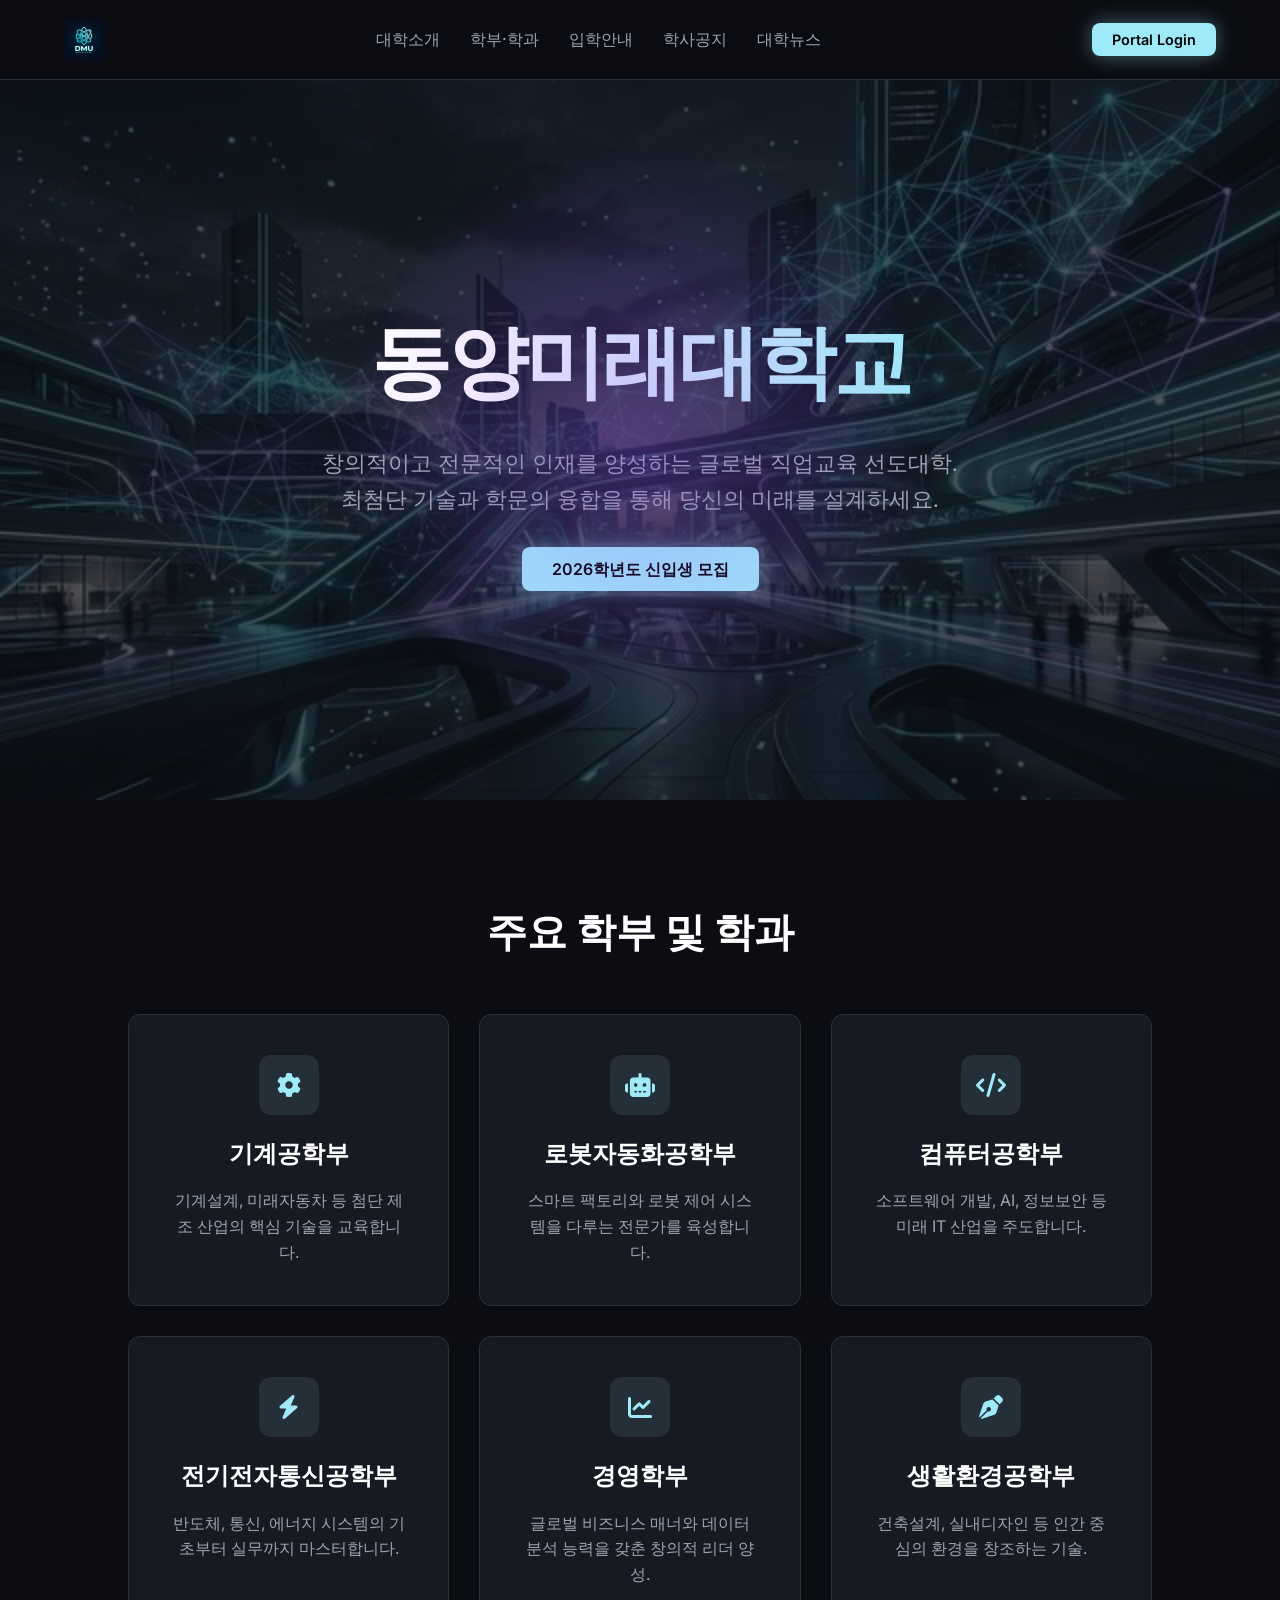
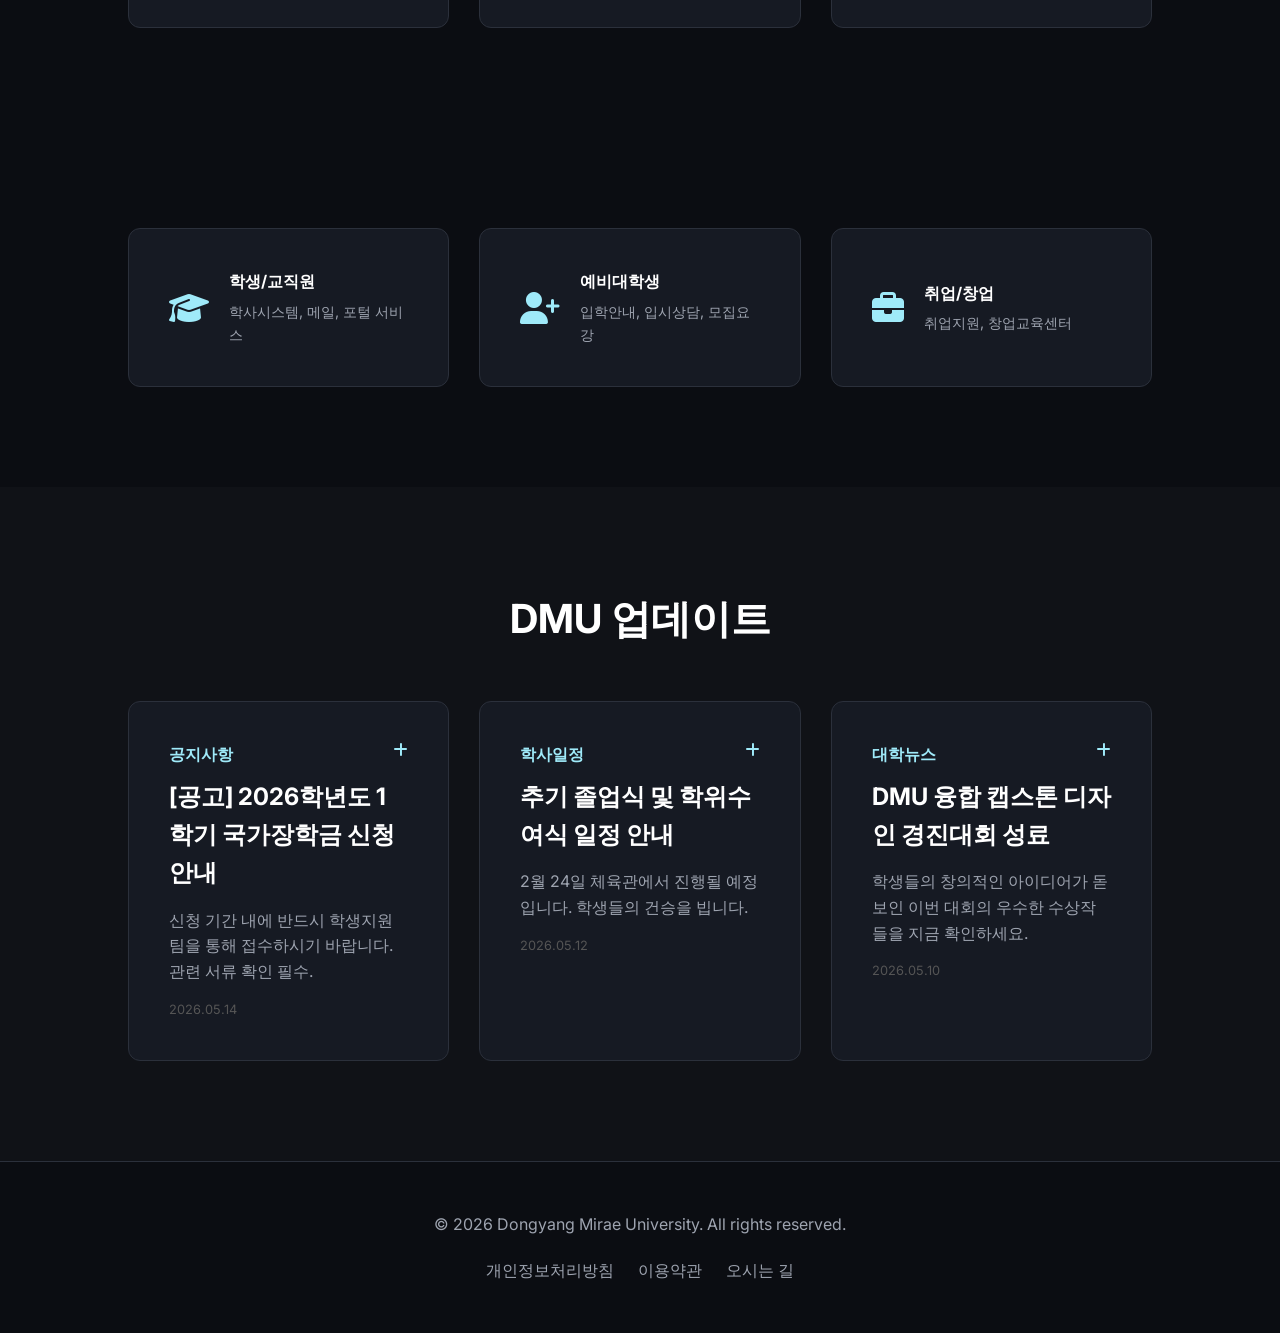
==== index.html @ 1510c25a "Add files via upload" ====
<!DOCTYPE html>
<html lang="ko">
<head>
    <meta charset="UTF-8">
    <meta name="viewport" content="width=device-width, initial-scale=1.0">
    <title>동양미래대학교 | Redesigned with Electron Aesthetic</title>
    <link rel="stylesheet" href="../css/style.css">
    <!-- Font Awesome for icons -->
    <link rel="stylesheet" href="https://cdnjs.cloudflare.com/ajax/libs/font-awesome/6.4.0/css/all.min.css">
</head>
<body>

    <header>
        <a href="#" class="logo">
            <img src="../assetes/logo.png" alt="DMU Logo" style="height: 40px;">
        </a>
        <nav>
            <ul>
                <li><a href="#">대학소개</a></li>
                <li><a href="#">학부·학과</a></li>
                <li><a href="#">입학안내</a></li>
                <li><a href="#">학사공지</a></li>
                <li><a href="#">대학뉴스</a></li>
            </ul>
        </nav>
        <div class="header-right">
            <a href="#" class="btn-primary" style="padding: 8px 20px; font-size: 0.9rem;">Portal Login</a>
        </div>
    </header>

    <main>
        <!-- Hero Section -->
        <section class="hero">
            <h1>동양미래대학교</h1>
            <p>창의적이고 전문적인 인재를 양성하는 글로벌 직업교육 선도대학. <br>최첨단 기술과 학문의 융합을 통해 당신의 미래를 설계하세요.</p>
            <div class="hero-btns">
                <a href="#" class="btn-primary">2026학년도 신입생 모집</a>
            </div>
        </section>

        <!-- Stats Section (Like Electron's features) -->
        <section class="dept-grid">
            <h2 class="section-title">주요 학부 및 학과</h2>
            <div class="grid">
                <div class="card">
                    <div class="icon-box"><i class="fa-solid fa-gear"></i></div>
                    <h3>기계공학부</h3>
                    <p>기계설계, 미래자동차 등 첨단 제조 산업의 핵심 기술을 교육합니다.</p>
                </div>
                <div class="card">
                    <div class="icon-box"><i class="fa-solid fa-robot"></i></div>
                    <h3>로봇자동화공학부</h3>
                    <p>스마트 팩토리와 로봇 제어 시스템을 다루는 전문가를 육성합니다.</p>
                </div>
                <div class="card">
                    <div class="icon-box"><i class="fa-solid fa-code"></i></div>
                    <h3>컴퓨터공학부</h3>
                    <p>소프트웨어 개발, AI, 정보보안 등 미래 IT 산업을 주도합니다.</p>
                </div>
                <div class="card">
                    <div class="icon-box"><i class="fa-solid fa-bolt"></i></div>
                    <h3>전기전자통신공학부</h3>
                    <p>반도체, 통신, 에너지 시스템의 기초부터 실무까지 마스터합니다.</p>
                </div>
                <div class="card">
                    <div class="icon-box"><i class="fa-solid fa-chart-line"></i></div>
                    <h3>경영학부</h3>
                    <p>글로벌 비즈니스 매너와 데이터 분석 능력을 갖춘 창의적 리더 양성.</p>
                </div>
                <div class="card">
                    <div class="icon-box"><i class="fa-solid fa-pen-nib"></i></div>
                    <h3>생활환경공학부</h3>
                    <p>건축설계, 실내디자인 등 인간 중심의 환경을 창조하는 기술.</p>
                </div>
            </div>
        </section>

        <!-- Quick Links / Services -->
        <section id="services">
            <div class="grid">
                <div class="card" style="display: flex; align-items: center; gap: 20px;">
                    <i class="fa-solid fa-graduation-cap" style="font-size: 2rem; color: var(--accent-color);"></i>
                    <div>
                        <h4 style="margin-bottom: 5px;">학생/교직원</h4>
                        <p style="font-size: 0.9rem;">학사시스템, 메일, 포털 서비스</p>
                    </div>
                </div>
                <div class="card" style="display: flex; align-items: center; gap: 20px;">
                    <i class="fa-solid fa-user-plus" style="font-size: 2rem; color: var(--accent-color);"></i>
                    <div>
                        <h4 style="margin-bottom: 5px;">예비대학생</h4>
                        <p style="font-size: 0.9rem;">입학안내, 입시상담, 모집요강</p>
                    </div>
                </div>
                <div class="card" style="display: flex; align-items: center; gap: 20px;">
                    <i class="fa-solid fa-briefcase" style="font-size: 2rem; color: var(--accent-color);"></i>
                    <div>
                        <h4 style="margin-bottom: 5px;">취업/창업</h4>
                        <p style="font-size: 0.9rem;">취업지원, 창업교육센터</p>
                    </div>
                </div>
            </div>
        </section>

        <!-- News / Notices Section -->
        <section style="background-color: rgba(255,255,255,0.02);">
            <h2 class="section-title">DMU 업데이트</h2>
            <div class="grid">
                <div class="card">
                    <div style="color: var(--accent-color); margin-bottom: 10px; font-weight: 600; display: flex; justify-content: space-between;">
                        <span>공지사항</span>
                        <i class="fa-solid fa-plus" style="cursor: pointer;"></i>
                    </div>
                    <h3>[공고] 2026학년도 1학기 국가장학금 신청 안내</h3>
                    <p>신청 기간 내에 반드시 학생지원팀을 통해 접수하시기 바랍니다. 관련 서류 확인 필수.</p>
                    <div style="margin-top: 15px; font-size: 0.8rem; color: #555;">2026.05.14</div>
                </div>
                <div class="card">
                    <div style="color: var(--accent-color); margin-bottom: 10px; font-weight: 600; display: flex; justify-content: space-between;">
                        <span>학사일정</span>
                        <i class="fa-solid fa-plus" style="cursor: pointer;"></i>
                    </div>
                    <h3>추기 졸업식 및 학위수여식 일정 안내</h3>
                    <p>2월 24일 체육관에서 진행될 예정입니다. 학생들의 건승을 빕니다.</p>
                    <div style="margin-top: 15px; font-size: 0.8rem; color: #555;">2026.05.12</div>
                </div>
                <div class="card">
                    <div style="color: var(--accent-color); margin-bottom: 10px; font-weight: 600; display: flex; justify-content: space-between;">
                        <span>대학뉴스</span>
                        <i class="fa-solid fa-plus" style="cursor: pointer;"></i>
                    </div>
                    <h3>DMU 융합 캡스톤 디자인 경진대회 성료</h3>
                    <p>학생들의 창의적인 아이디어가 돋보인 이번 대회의 우수한 수상작들을 지금 확인하세요.</p>
                    <div style="margin-top: 15px; font-size: 0.8rem; color: #555;">2026.05.10</div>
                </div>
            </div>
        </section>
    </main>

    <footer>
        <p>&copy; 2026 Dongyang Mirae University. All rights reserved.</p>
        <div style="margin-top: 20px;">
            <a href="#" style="color: var(--text-secondary); margin: 0 10px; text-decoration: none;">개인정보처리방침</a>
            <a href="#" style="color: var(--text-secondary); margin: 0 10px; text-decoration: none;">이용약관</a>
            <a href="#" style="color: var(--text-secondary); margin: 0 10px; text-decoration: none;">오시는 길</a>
        </div>
    </footer>

    <script src="../assetes/main.js"></script>
</body>
</html>
---- css/style.css ----
@import url('https://fonts.googleapis.com/css2?family=Inter:wght@300;400;600;700&display=swap');

:root {
    --bg-color: #0b0d12;
    --card-bg: #161a23;
    --text-primary: #ffffff;
    --text-secondary: #9ea4b0;
    --accent-color: #9feaf9; /* Cyan like Electron */
    --accent-glow: rgba(159, 234, 249, 0.4);
    --violet-glow: rgba(151, 71, 255, 0.3);
    --border-color: #2b303b;
    --gradient-hero: radial-gradient(circle at 50% 50%, #1a1e2e 0%, #0b0d12 100%);
    --shadow-premium: 0 20px 40px rgba(0, 0, 0, 0.4);
}

@keyframes fadinUp {
    from { opacity: 0; transform: translateY(30px); }
    to { opacity: 1; transform: translateY(0); }
}

@keyframes glowPulse {
    0% { filter: drop-shadow(0 0 5px var(--accent-glow)); }
    50% { filter: drop-shadow(0 0 15px var(--accent-glow)); }
    100% { filter: drop-shadow(0 0 5px var(--accent-glow)); }
}

* {
    margin: 0;
    padding: 0;
    box-sizing: border-box;
}

body {
    font-family: 'Inter', sans-serif;
    background-color: var(--bg-color);
    color: var(--text-primary);
    line-height: 1.6;
    overflow-x: hidden;
}

/* Header */
header {
    height: 80px;
    display: flex;
    align-items: center;
    justify-content: space-between;
    padding: 0 5%;
    border-bottom: 1px solid var(--border-color);
    background: rgba(11, 13, 18, 0.8);
    backdrop-filter: blur(10px);
    position: sticky;
    top: 0;
    z-index: 1000;
}

.logo {
    font-size: 1.5rem;
    font-weight: 700;
    color: var(--text-primary);
    text-decoration: none;
    display: flex;
    align-items: center;
    gap: 10px;
}

.logo span {
    color: var(--accent-color);
}

nav ul {
    display: flex;
    list-style: none;
    gap: 30px;
}

nav a {
    text-decoration: none;
    color: var(--text-secondary);
    font-weight: 500;
    transition: color 0.3s ease;
}

nav a:hover {
    color: var(--accent-color);
}

/* Hero Section */
.hero {
    height: 80vh;
    display: flex;
    flex-direction: column;
    align-items: center;
    justify-content: center;
    text-align: center;
    background: linear-gradient(rgba(11, 13, 18, 0.7), rgba(11, 13, 18, 0.7)), url('../assetes/hero-bg.png');
    background-size: cover;
    background-position: center;
    position: relative;
    padding: 0 20px;
}

.hero::after {
    content: '';
    position: absolute;
    width: 600px;
    height: 600px;
    background: radial-gradient(circle, var(--violet-glow) 0%, transparent 70%);
    top: 50%;
    left: 50%;
    transform: translate(-50%, -50%);
    pointer-events: none;
}

.hero h1 {
    font-size: 5rem;
    font-weight: 800;
    margin-bottom: 20px;
    letter-spacing: -3px;
    background: linear-gradient(to right, #fff 20%, var(--accent-color) 100%);
    -webkit-background-clip: text;
    background-clip: text;
    -webkit-text-fill-color: transparent;
    animation: fadinUp 1s ease-out;
}

.hero p {
    font-size: 1.4rem;
    color: var(--text-secondary);
    max-width: 800px;
    margin-bottom: 40px;
    animation: fadinUp 1s ease-out 0.2s both;
}

.hero-btns {
    animation: fadinUp 1s ease-out 0.4s both;
}

.btn-primary {
    background-color: var(--accent-color);
    color: #000;
    padding: 12px 30px;
    border-radius: 8px;
    text-decoration: none;
    font-weight: 600;
    transition: transform 0.2s ease, box-shadow 0.2s ease;
    box-shadow: 0 0 20px var(--accent-glow);
}

.btn-primary:hover {
    transform: translateY(-2px);
    box-shadow: 0 0 30px var(--accent-glow);
}

/* Section Styling */
section {
    padding: 100px 10%;
}

.section-title {
    font-size: 2.5rem;
    margin-bottom: 50px;
    text-align: center;
}

/* Cards Grid */
.grid {
    display: grid;
    grid-template-columns: repeat(auto-fit, minmax(300px, 1fr));
    gap: 30px;
}

.card {
    background-color: var(--card-bg);
    border: 1px solid var(--border-color);
    padding: 40px;
    border-radius: 12px;
    transition: border-color 0.3s ease, transform 0.3s ease;
}

.card:hover {
    border-color: var(--accent-color);
    transform: translateY(-5px);
}

.card h3 {
    margin-bottom: 15px;
    font-size: 1.5rem;
}

.card p {
    color: var(--text-secondary);
}

/* Department Grid Customization */
.dept-grid .card {
    display: flex;
    flex-direction: column;
    align-items: center;
    text-align: center;
}

.icon-box {
    width: 60px;
    height: 60px;
    background: rgba(159, 234, 249, 0.1);
    border-radius: 12px;
    display: flex;
    align-items: center;
    justify-content: center;
    margin-bottom: 20px;
    color: var(--accent-color);
    font-size: 1.5rem;
}

/* Footer */
footer {
    padding: 50px 10%;
    border-top: 1px solid var(--border-color);
    text-align: center;
    color: var(--text-secondary);
}

@media (max-width: 768px) {
    .hero h1 {
        font-size: 2.5rem;
    }
    nav {
        display: none;
    }
}
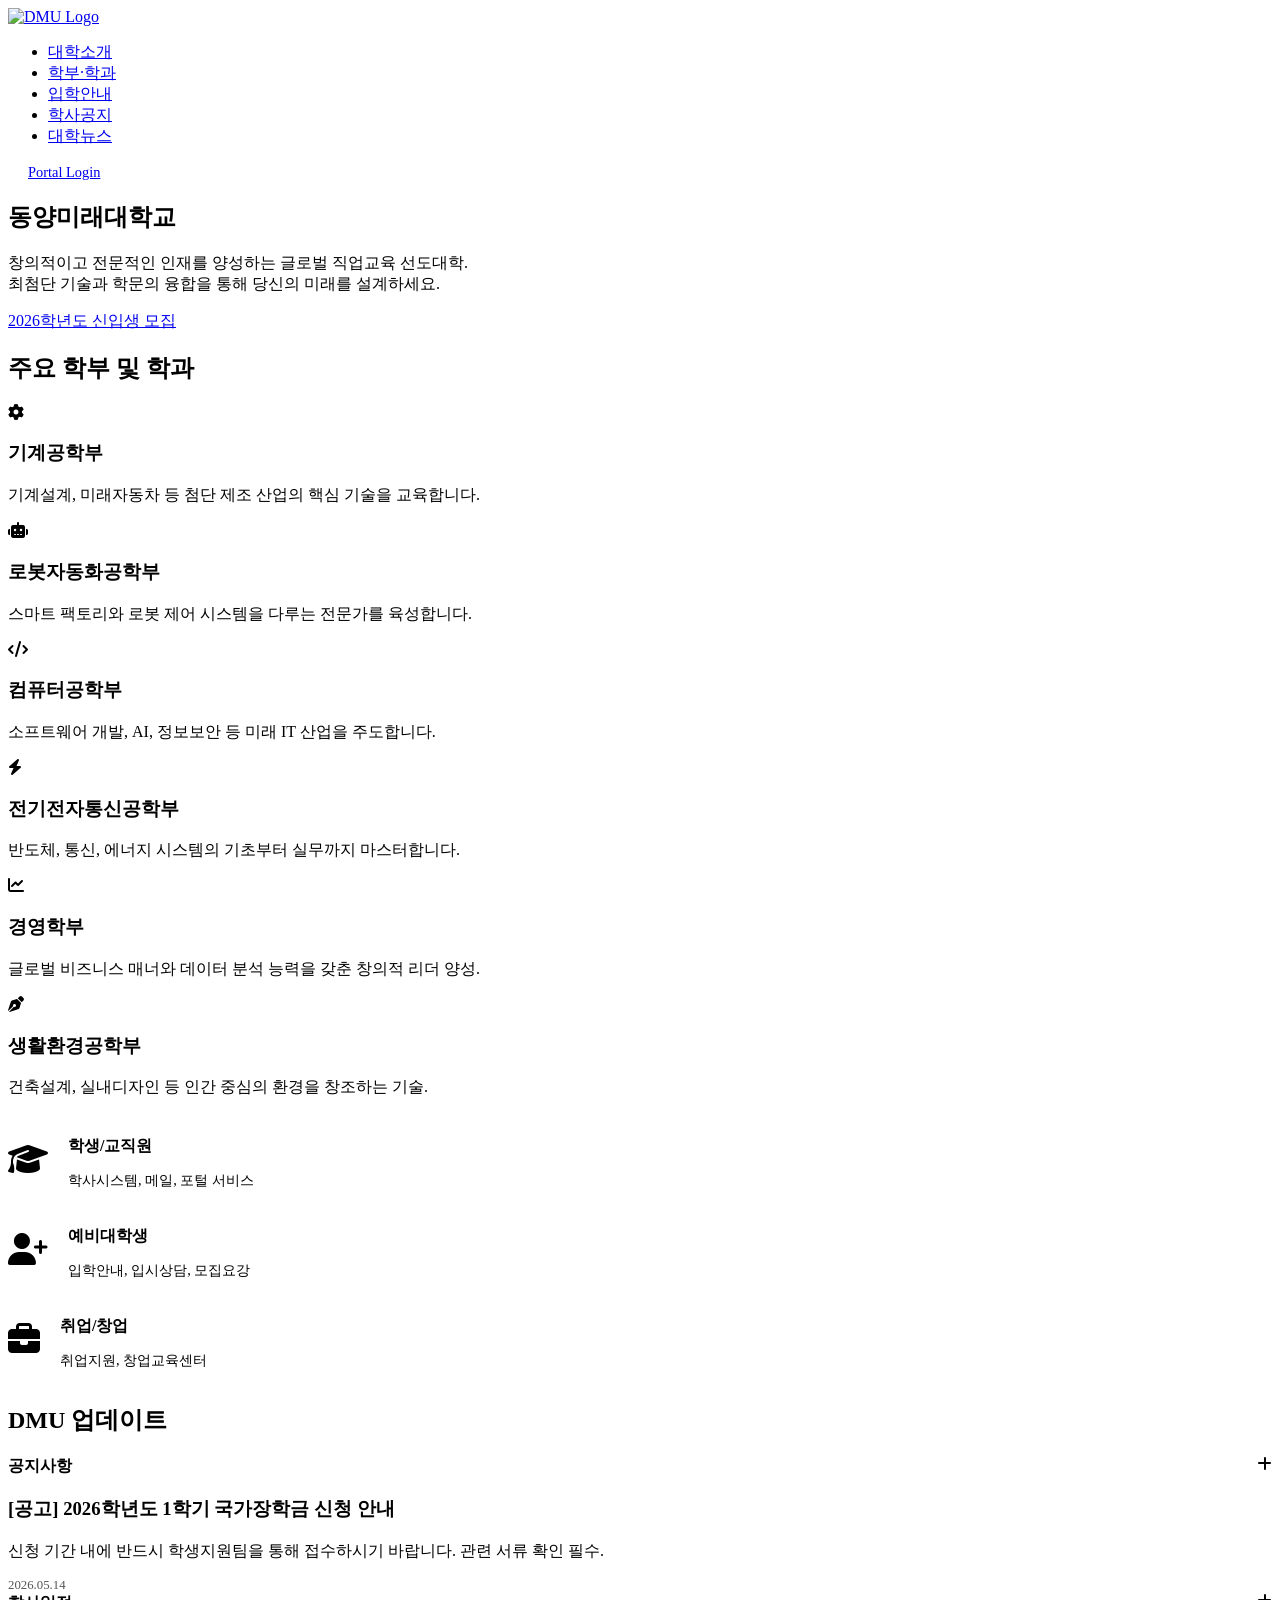
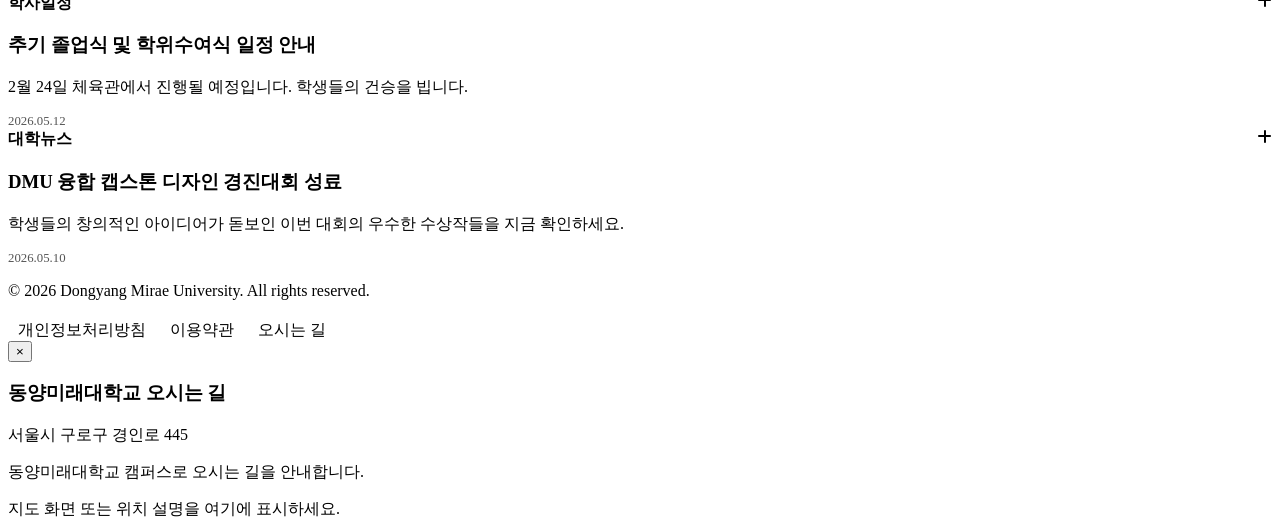
==== commit c7140b72: "Add files via upload" ====
--- a/index.html
+++ b/index.html
@@ -11,16 +11,16 @@
 <body>
 
     <header>
-        <a href="#" class="logo">
+        <a href="#hero" class="logo">
             <img src="../assetes/logo.png" alt="DMU Logo" style="height: 40px;">
         </a>
         <nav>
             <ul>
-                <li><a href="#">대학소개</a></li>
-                <li><a href="#">학부·학과</a></li>
-                <li><a href="#">입학안내</a></li>
-                <li><a href="#">학사공지</a></li>
-                <li><a href="#">대학뉴스</a></li>
+                <li><a href="#hero" data-target="hero">대학소개</a></li>
+                <li><a href="#departments" data-target="departments">학부·학과</a></li>
+                <li><a href="#services" data-target="services">입학안내</a></li>
+                <li><a href="#notices" data-target="notices">학사공지</a></li>
+                <li><a href="#news" data-target="news">대학뉴스</a></li>
             </ul>
         </nav>
         <div class="header-right">
@@ -30,7 +30,7 @@
 
     <main>
         <!-- Hero Section -->
-        <section class="hero">
+        <section class="hero" id="hero">
             <h1>동양미래대학교</h1>
             <p>창의적이고 전문적인 인재를 양성하는 글로벌 직업교육 선도대학. <br>최첨단 기술과 학문의 융합을 통해 당신의 미래를 설계하세요.</p>
             <div class="hero-btns">
@@ -39,7 +39,7 @@
         </section>
 
         <!-- Stats Section (Like Electron's features) -->
-        <section class="dept-grid">
+        <section class="dept-grid" id="departments">
             <h2 class="section-title">주요 학부 및 학과</h2>
             <div class="grid">
                 <div class="card">
@@ -103,10 +103,10 @@
         </section>
 
         <!-- News / Notices Section -->
-        <section style="background-color: rgba(255,255,255,0.02);">
+        <section style="background-color: rgba(255,255,255,0.02);" id="updates">
             <h2 class="section-title">DMU 업데이트</h2>
             <div class="grid">
-                <div class="card">
+                <div class="card" id="notices">
                     <div style="color: var(--accent-color); margin-bottom: 10px; font-weight: 600; display: flex; justify-content: space-between;">
                         <span>공지사항</span>
                         <i class="fa-solid fa-plus" style="cursor: pointer;"></i>
@@ -124,7 +124,7 @@
                     <p>2월 24일 체육관에서 진행될 예정입니다. 학생들의 건승을 빕니다.</p>
                     <div style="margin-top: 15px; font-size: 0.8rem; color: #555;">2026.05.12</div>
                 </div>
-                <div class="card">
+                <div class="card" id="news">
                     <div style="color: var(--accent-color); margin-bottom: 10px; font-weight: 600; display: flex; justify-content: space-between;">
                         <span>대학뉴스</span>
                         <i class="fa-solid fa-plus" style="cursor: pointer;"></i>
@@ -142,9 +142,21 @@
         <div style="margin-top: 20px;">
             <a href="#" style="color: var(--text-secondary); margin: 0 10px; text-decoration: none;">개인정보처리방침</a>
             <a href="#" style="color: var(--text-secondary); margin: 0 10px; text-decoration: none;">이용약관</a>
-            <a href="#" style="color: var(--text-secondary); margin: 0 10px; text-decoration: none;">오시는 길</a>
+            <a href="#" id="open-map" style="color: var(--text-secondary); margin: 0 10px; text-decoration: none;">오시는 길</a>
         </div>
     </footer>
+
+    <div class="modal-overlay" id="mapModal" aria-hidden="true">
+        <div class="modal-content" role="dialog" aria-modal="true" aria-labelledby="mapModalTitle">
+            <button class="modal-close" id="closeMap" aria-label="닫기">×</button>
+            <h3 id="mapModalTitle">동양미래대학교 오시는 길</h3>
+            <p>서울시 구로구 경인로 445<p>
+            <p>동양미래대학교 캠퍼스로 오시는 길을 안내합니다.</p>
+            <div class="map-placeholder">
+                지도 화면 또는 위치 설명을 여기에 표시하세요.
+            </div>
+        </div>
+    </div>
 
     <script src="../assetes/main.js"></script>
 </body>
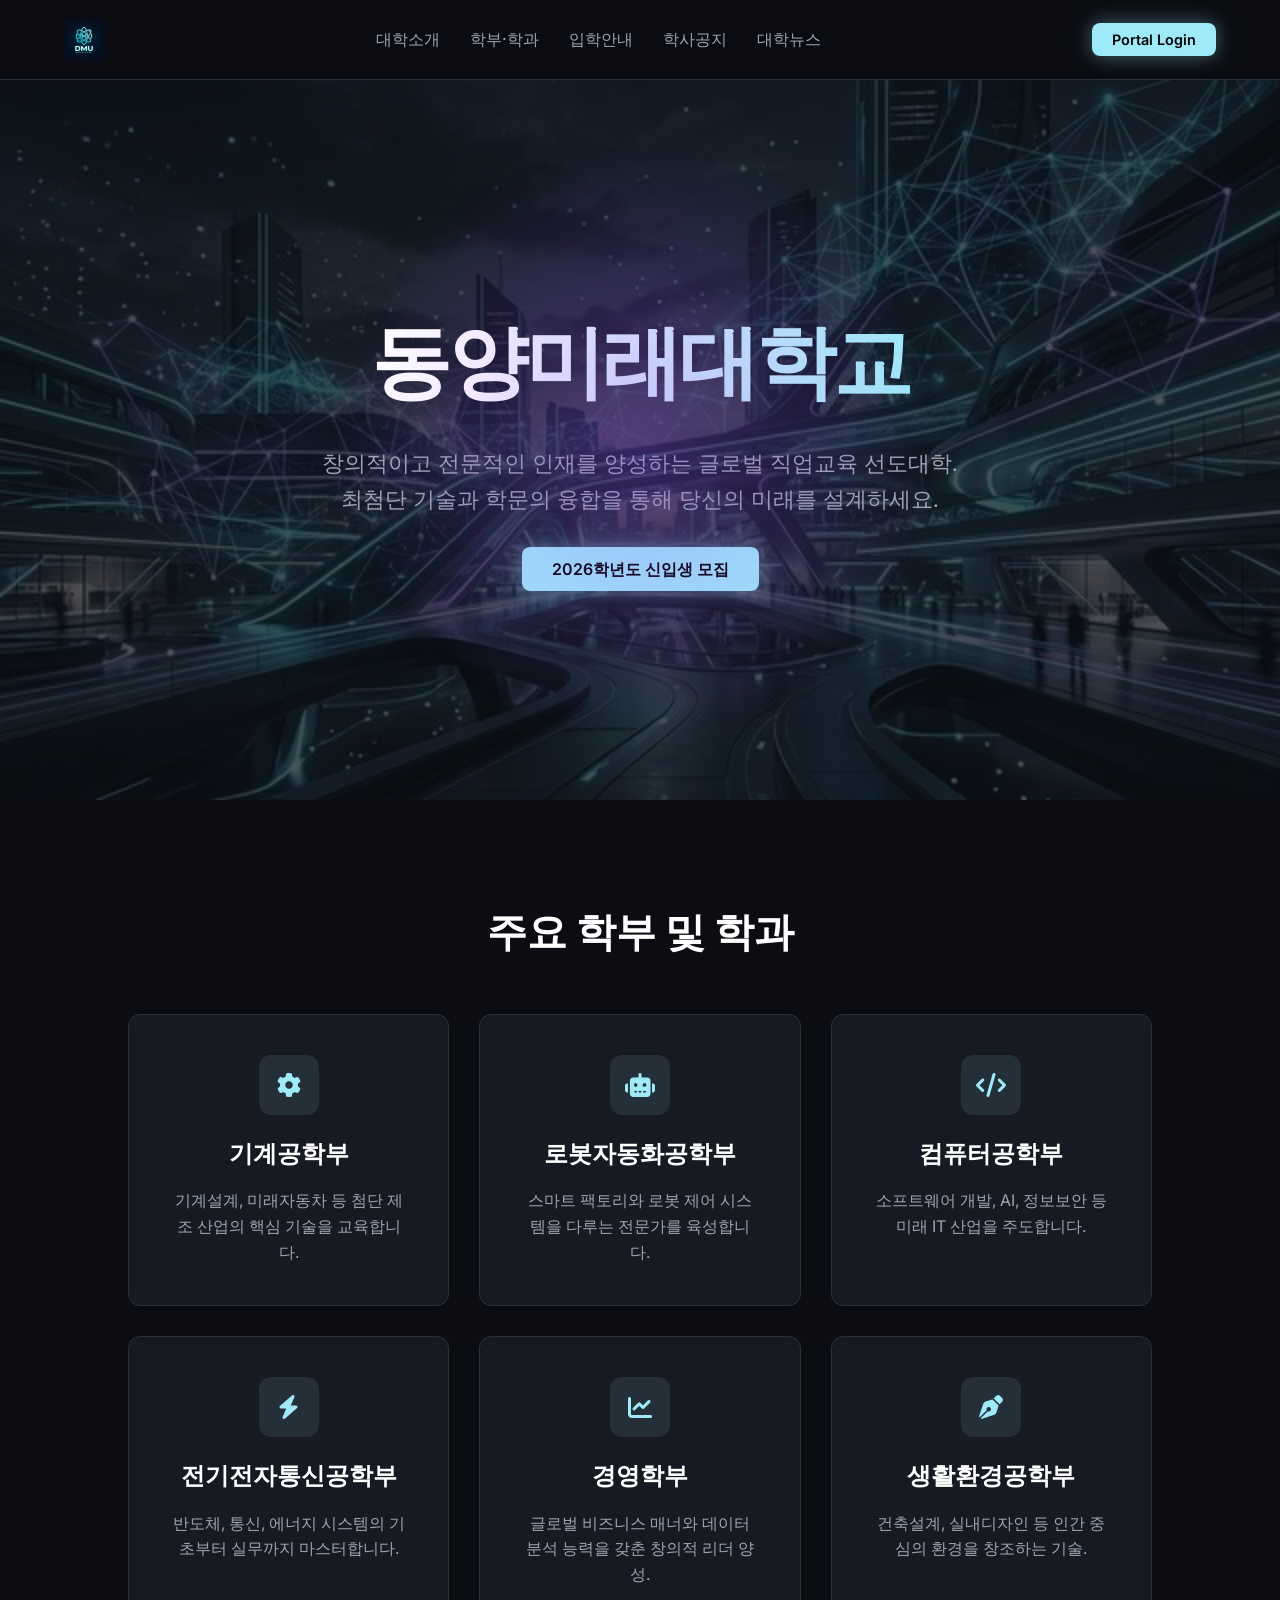
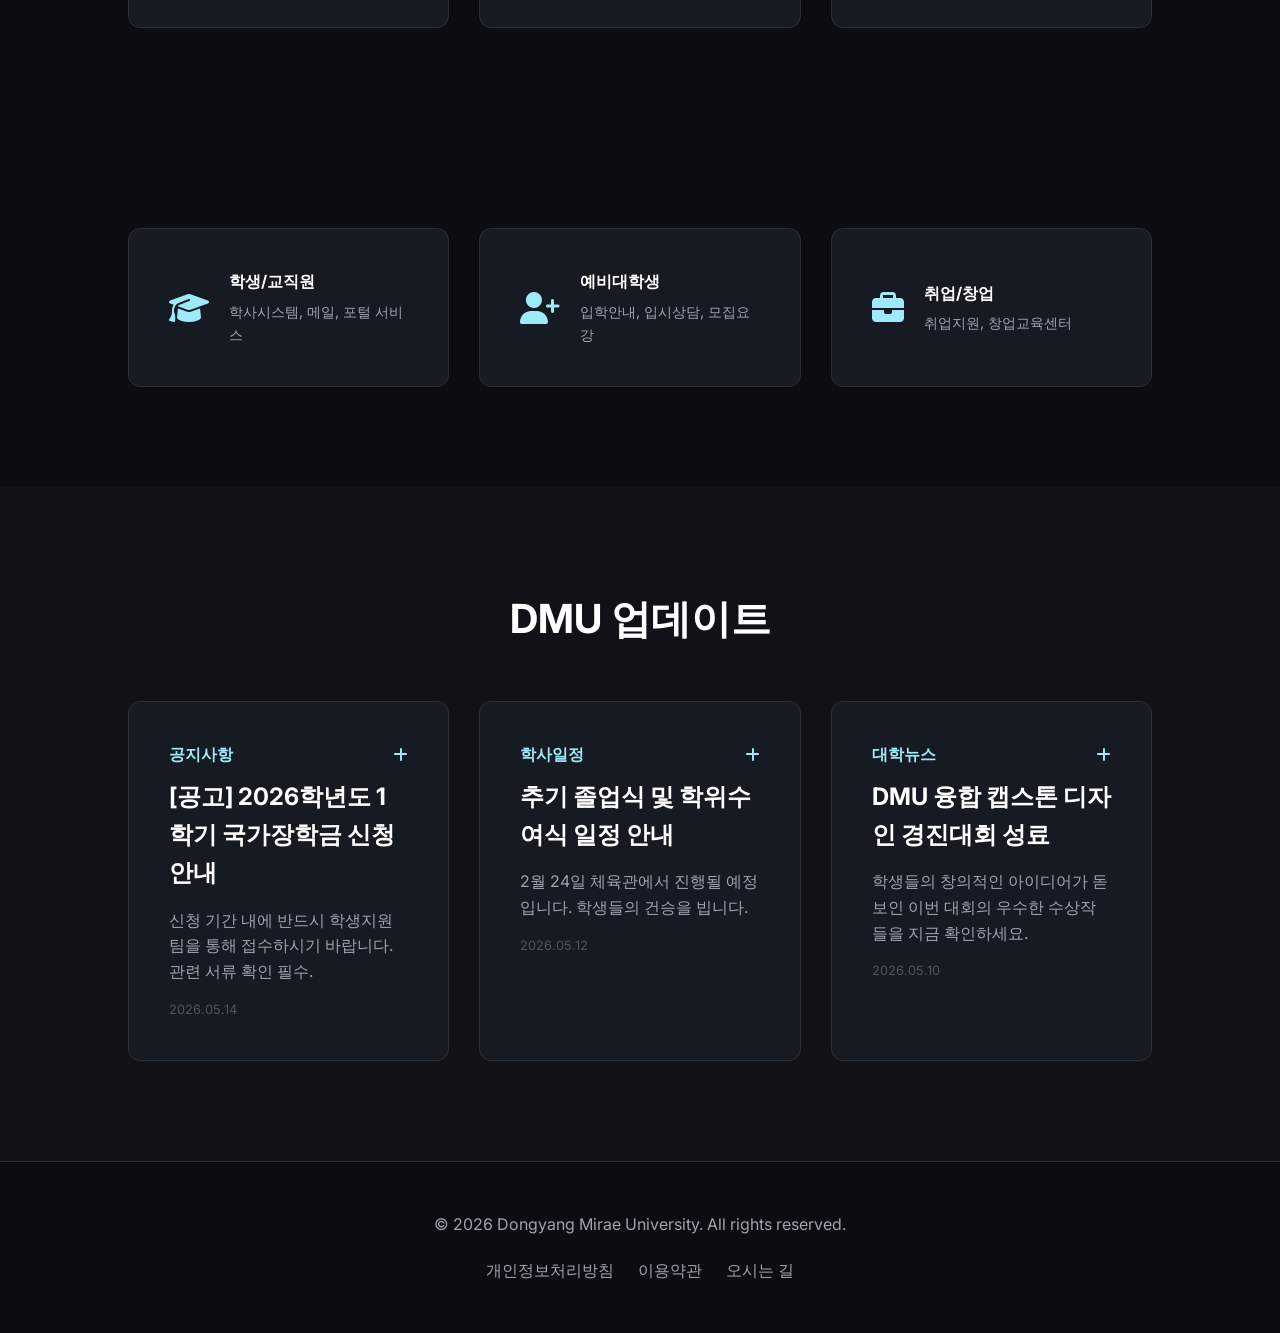
==== commit d8b1b719: "Add files via upload" ====
--- a/index.html
+++ b/index.html
@@ -4,33 +4,33 @@
     <meta charset="UTF-8">
     <meta name="viewport" content="width=device-width, initial-scale=1.0">
     <title>동양미래대학교 | Redesigned with Electron Aesthetic</title>
-    <link rel="stylesheet" href="../css/style.css">
+    <link rel="stylesheet" href="style.css">
     <!-- Font Awesome for icons -->
     <link rel="stylesheet" href="https://cdnjs.cloudflare.com/ajax/libs/font-awesome/6.4.0/css/all.min.css">
 </head>
 <body>
 
     <header>
-        <a href="#hero" class="logo">
-            <img src="../assetes/logo.png" alt="DMU Logo" style="height: 40px;">
+        <a href="#" class="logo">
+            <img src="logo.png" alt="DMU Logo" style="height: 40px;">
         </a>
         <nav>
             <ul>
-                <li><a href="#hero" data-target="hero">대학소개</a></li>
-                <li><a href="#departments" data-target="departments">학부·학과</a></li>
-                <li><a href="#services" data-target="services">입학안내</a></li>
-                <li><a href="#notices" data-target="notices">학사공지</a></li>
-                <li><a href="#news" data-target="news">대학뉴스</a></li>
+                <li><a href="#">대학소개</a></li>
+                <li><a href="#">학부·학과</a></li>
+                <li><a href="#">입학안내</a></li>
+                <li><a href="#">학사공지</a></li>
+                <li><a href="#">대학뉴스</a></li>
             </ul>
         </nav>
         <div class="header-right">
-            <a href="#" class="btn-primary" style="padding: 8px 20px; font-size: 0.9rem;">Portal Login</a>
+            <a href="#" class="btn-primary btn-header">Portal Login</a>
         </div>
     </header>
 
     <main>
         <!-- Hero Section -->
-        <section class="hero" id="hero">
+        <section class="hero">
             <h1>동양미래대학교</h1>
             <p>창의적이고 전문적인 인재를 양성하는 글로벌 직업교육 선도대학. <br>최첨단 기술과 학문의 융합을 통해 당신의 미래를 설계하세요.</p>
             <div class="hero-btns">
@@ -39,7 +39,7 @@
         </section>
 
         <!-- Stats Section (Like Electron's features) -->
-        <section class="dept-grid" id="departments">
+        <section class="dept-grid">
             <h2 class="section-title">주요 학부 및 학과</h2>
             <div class="grid">
                 <div class="card">
@@ -78,60 +78,60 @@
         <!-- Quick Links / Services -->
         <section id="services">
             <div class="grid">
-                <div class="card" style="display: flex; align-items: center; gap: 20px;">
-                    <i class="fa-solid fa-graduation-cap" style="font-size: 2rem; color: var(--accent-color);"></i>
+                <div class="card service-card">
+                    <i class="fa-solid fa-graduation-cap"></i>
                     <div>
-                        <h4 style="margin-bottom: 5px;">학생/교직원</h4>
-                        <p style="font-size: 0.9rem;">학사시스템, 메일, 포털 서비스</p>
+                        <h4>학생/교직원</h4>
+                        <p>학사시스템, 메일, 포털 서비스</p>
                     </div>
                 </div>
-                <div class="card" style="display: flex; align-items: center; gap: 20px;">
-                    <i class="fa-solid fa-user-plus" style="font-size: 2rem; color: var(--accent-color);"></i>
+                <div class="card service-card">
+                    <i class="fa-solid fa-user-plus"></i>
                     <div>
-                        <h4 style="margin-bottom: 5px;">예비대학생</h4>
-                        <p style="font-size: 0.9rem;">입학안내, 입시상담, 모집요강</p>
+                        <h4>예비대학생</h4>
+                        <p>입학안내, 입시상담, 모집요강</p>
                     </div>
                 </div>
-                <div class="card" style="display: flex; align-items: center; gap: 20px;">
-                    <i class="fa-solid fa-briefcase" style="font-size: 2rem; color: var(--accent-color);"></i>
+                <div class="card service-card">
+                    <i class="fa-solid fa-briefcase"></i>
                     <div>
-                        <h4 style="margin-bottom: 5px;">취업/창업</h4>
-                        <p style="font-size: 0.9rem;">취업지원, 창업교육센터</p>
+                        <h4>취업/창업</h4>
+                        <p>취업지원, 창업교육센터</p>
                     </div>
                 </div>
             </div>
         </section>
 
         <!-- News / Notices Section -->
-        <section style="background-color: rgba(255,255,255,0.02);" id="updates">
+        <section class="news-section">
             <h2 class="section-title">DMU 업데이트</h2>
             <div class="grid">
-                <div class="card" id="notices">
-                    <div style="color: var(--accent-color); margin-bottom: 10px; font-weight: 600; display: flex; justify-content: space-between;">
+                <div class="card">
+                    <div class="news-label">
                         <span>공지사항</span>
-                        <i class="fa-solid fa-plus" style="cursor: pointer;"></i>
+                        <i class="fa-solid fa-plus"></i>
                     </div>
                     <h3>[공고] 2026학년도 1학기 국가장학금 신청 안내</h3>
                     <p>신청 기간 내에 반드시 학생지원팀을 통해 접수하시기 바랍니다. 관련 서류 확인 필수.</p>
-                    <div style="margin-top: 15px; font-size: 0.8rem; color: #555;">2026.05.14</div>
+                    <div class="news-date">2026.05.14</div>
                 </div>
                 <div class="card">
-                    <div style="color: var(--accent-color); margin-bottom: 10px; font-weight: 600; display: flex; justify-content: space-between;">
+                    <div class="news-label">
                         <span>학사일정</span>
-                        <i class="fa-solid fa-plus" style="cursor: pointer;"></i>
+                        <i class="fa-solid fa-plus"></i>
                     </div>
                     <h3>추기 졸업식 및 학위수여식 일정 안내</h3>
                     <p>2월 24일 체육관에서 진행될 예정입니다. 학생들의 건승을 빕니다.</p>
-                    <div style="margin-top: 15px; font-size: 0.8rem; color: #555;">2026.05.12</div>
+                    <div class="news-date">2026.05.12</div>
                 </div>
-                <div class="card" id="news">
-                    <div style="color: var(--accent-color); margin-bottom: 10px; font-weight: 600; display: flex; justify-content: space-between;">
+                <div class="card">
+                    <div class="news-label">
                         <span>대학뉴스</span>
-                        <i class="fa-solid fa-plus" style="cursor: pointer;"></i>
+                        <i class="fa-solid fa-plus"></i>
                     </div>
                     <h3>DMU 융합 캡스톤 디자인 경진대회 성료</h3>
                     <p>학생들의 창의적인 아이디어가 돋보인 이번 대회의 우수한 수상작들을 지금 확인하세요.</p>
-                    <div style="margin-top: 15px; font-size: 0.8rem; color: #555;">2026.05.10</div>
+                    <div class="news-date">2026.05.10</div>
                 </div>
             </div>
         </section>
@@ -140,24 +140,12 @@
     <footer>
         <p>&copy; 2026 Dongyang Mirae University. All rights reserved.</p>
         <div style="margin-top: 20px;">
-            <a href="#" style="color: var(--text-secondary); margin: 0 10px; text-decoration: none;">개인정보처리방침</a>
-            <a href="#" style="color: var(--text-secondary); margin: 0 10px; text-decoration: none;">이용약관</a>
-            <a href="#" id="open-map" style="color: var(--text-secondary); margin: 0 10px; text-decoration: none;">오시는 길</a>
+            <a href="#">개인정보처리방침</a>
+            <a href="#">이용약관</a>
+            <a href="#">오시는 길</a>
         </div>
     </footer>
 
-    <div class="modal-overlay" id="mapModal" aria-hidden="true">
-        <div class="modal-content" role="dialog" aria-modal="true" aria-labelledby="mapModalTitle">
-            <button class="modal-close" id="closeMap" aria-label="닫기">×</button>
-            <h3 id="mapModalTitle">동양미래대학교 오시는 길</h3>
-            <p>서울시 구로구 경인로 445<p>
-            <p>동양미래대학교 캠퍼스로 오시는 길을 안내합니다.</p>
-            <div class="map-placeholder">
-                지도 화면 또는 위치 설명을 여기에 표시하세요.
-            </div>
-        </div>
-    </div>
-
-    <script src="../assetes/main.js"></script>
+    <script src="main.js"></script>
 </body>
 </html>
--- a/style.css
+++ b/style.css
@@ -0,0 +1,296 @@
+@import url('https://fonts.googleapis.com/css2?family=Inter:wght@300;400;600;700&display=swap');
+
+:root {
+    --bg-color: #0b0d12;
+    --card-bg: #161a23;
+    --text-primary: #ffffff;
+    --text-secondary: #9ea4b0;
+    --accent-color: #9feaf9; /* Cyan like Electron */
+    --accent-glow: rgba(159, 234, 249, 0.4);
+    --violet-glow: rgba(151, 71, 255, 0.3);
+    --border-color: #2b303b;
+    --gradient-hero: radial-gradient(circle at 50% 50%, #1a1e2e 0%, #0b0d12 100%);
+    --shadow-premium: 0 20px 40px rgba(0, 0, 0, 0.4);
+}
+
+@keyframes fadingUp {
+    from { opacity: 0; transform: translateY(30px); }
+    to { opacity: 1; transform: translateY(0); }
+}
+
+@keyframes glowPulse {
+    0% { filter: drop-shadow(0 0 5px var(--accent-glow)); }
+    50% { filter: drop-shadow(0 0 15px var(--accent-glow)); }
+    100% { filter: drop-shadow(0 0 5px var(--accent-glow)); }
+}
+
+* {
+    margin: 0;
+    padding: 0;
+    box-sizing: border-box;
+}
+
+body {
+    font-family: 'Inter', sans-serif;
+    background-color: var(--bg-color);
+    color: var(--text-primary);
+    line-height: 1.6;
+    overflow-x: hidden;
+}
+
+/* Header */
+header {
+    height: 80px;
+    display: flex;
+    align-items: center;
+    justify-content: space-between;
+    padding: 0 5%;
+    border-bottom: 1px solid var(--border-color);
+    background: rgba(11, 13, 18, 0.8);
+    backdrop-filter: blur(10px);
+    position: sticky;
+    top: 0;
+    z-index: 1000;
+}
+
+.logo {
+    font-size: 1.5rem;
+    font-weight: 700;
+    color: var(--text-primary);
+    text-decoration: none;
+    display: flex;
+    align-items: center;
+    gap: 10px;
+}
+
+.logo span {
+    color: var(--accent-color);
+}
+
+nav ul {
+    display: flex;
+    list-style: none;
+    gap: 30px;
+}
+
+nav a {
+    text-decoration: none;
+    color: var(--text-secondary);
+    font-weight: 500;
+    transition: color 0.3s ease;
+}
+
+nav a:hover {
+    color: var(--accent-color);
+}
+
+/* Hero Section */
+.hero {
+    height: 80vh;
+    display: flex;
+    flex-direction: column;
+    align-items: center;
+    justify-content: center;
+    text-align: center;
+    background: linear-gradient(rgba(11, 13, 18, 0.7), rgba(11, 13, 18, 0.7)), url('hero-bg.png');
+    background-size: cover;
+    background-position: center;
+    position: relative;
+    padding: 0 20px;
+}
+
+.hero::after {
+    content: '';
+    position: absolute;
+    width: 600px;
+    height: 600px;
+    background: radial-gradient(circle, var(--violet-glow) 0%, transparent 70%);
+    top: 50%;
+    left: 50%;
+    transform: translate(-50%, -50%);
+    pointer-events: none;
+}
+
+.hero h1 {
+    font-size: 5rem;
+    font-weight: 800;
+    margin-bottom: 20px;
+    letter-spacing: -3px;
+    background: linear-gradient(to right, #fff 20%, var(--accent-color) 100%);
+    -webkit-background-clip: text;
+    background-clip: text;
+    -webkit-text-fill-color: transparent;
+    animation: fadingUp 1s ease-out;
+}
+
+.hero p {
+    font-size: 1.4rem;
+    color: var(--text-secondary);
+    max-width: 800px;
+    margin-bottom: 40px;
+    animation: fadingUp 1s ease-out 0.2s both;
+}
+
+.hero-btns {
+    animation: fadingUp 1s ease-out 0.4s both;
+}
+
+.btn-primary {
+    background-color: var(--accent-color);
+    color: #000;
+    padding: 12px 30px;
+    border-radius: 8px;
+    text-decoration: none;
+    font-weight: 600;
+    transition: transform 0.2s ease, box-shadow 0.2s ease;
+    box-shadow: 0 0 20px var(--accent-glow);
+}
+
+.btn-primary:hover {
+    transform: translateY(-2px);
+    box-shadow: 0 0 30px var(--accent-glow);
+}
+
+.btn-header {
+    padding: 8px 20px !important;
+    font-size: 0.9rem !important;
+}
+
+/* Section Styling */
+section {
+    padding: 100px 10%;
+}
+
+.section-title {
+    font-size: 2.5rem;
+    margin-bottom: 50px;
+    text-align: center;
+}
+
+/* Cards Grid */
+.grid {
+    display: grid;
+    grid-template-columns: repeat(auto-fit, minmax(300px, 1fr));
+    gap: 30px;
+}
+
+.card {
+    background-color: var(--card-bg);
+    border: 1px solid var(--border-color);
+    padding: 40px;
+    border-radius: 12px;
+    transition: border-color 0.3s ease, transform 0.3s ease;
+}
+
+.card:hover {
+    border-color: var(--accent-color);
+    transform: translateY(-5px);
+}
+
+.card h3 {
+    margin-bottom: 15px;
+    font-size: 1.5rem;
+}
+
+.card p {
+    color: var(--text-secondary);
+}
+
+/* Department Grid Customization */
+.dept-grid .card {
+    display: flex;
+    flex-direction: column;
+    align-items: center;
+    text-align: center;
+}
+
+.icon-box {
+    width: 60px;
+    height: 60px;
+    background: rgba(159, 234, 249, 0.1);
+    border-radius: 12px;
+    display: flex;
+    align-items: center;
+    justify-content: center;
+    margin-bottom: 20px;
+    color: var(--accent-color);
+    font-size: 1.5rem;
+}
+
+/* Footer */
+footer {
+    padding: 50px 10%;
+    border-top: 1px solid var(--border-color);
+    text-align: center;
+    color: var(--text-secondary);
+}
+
+/* Service Cards Layout */
+.service-card {
+    display: flex !important;
+    align-items: center !important;
+    gap: 20px !important;
+}
+
+.service-card i {
+    font-size: 2rem;
+    color: var(--accent-color);
+}
+
+.service-card h4 {
+    margin-bottom: 5px;
+}
+
+.service-card p {
+    font-size: 0.9rem;
+}
+
+/* News Section */
+.news-section {
+    background-color: rgba(255, 255, 255, 0.02);
+}
+
+.news-label {
+    color: var(--accent-color);
+    margin-bottom: 10px;
+    font-weight: 600;
+    display: flex;
+    justify-content: space-between;
+    align-items: center;
+}
+
+.news-label i {
+    cursor: pointer;
+    transition: transform 0.3s ease;
+}
+
+.news-label i:hover {
+    transform: rotate(90deg);
+}
+
+.news-date {
+    margin-top: 15px;
+    font-size: 0.8rem;
+    color: #555;
+}
+
+/* Footer Links */
+footer a {
+    color: var(--text-secondary);
+    margin: 0 10px;
+    text-decoration: none;
+    transition: color 0.3s ease;
+}
+
+footer a:hover {
+    color: var(--accent-color);
+}
+
+@media (max-width: 768px) {
+    .hero h1 {
+        font-size: 2.5rem;
+    }
+    nav {
+        display: none;
+    }
+}
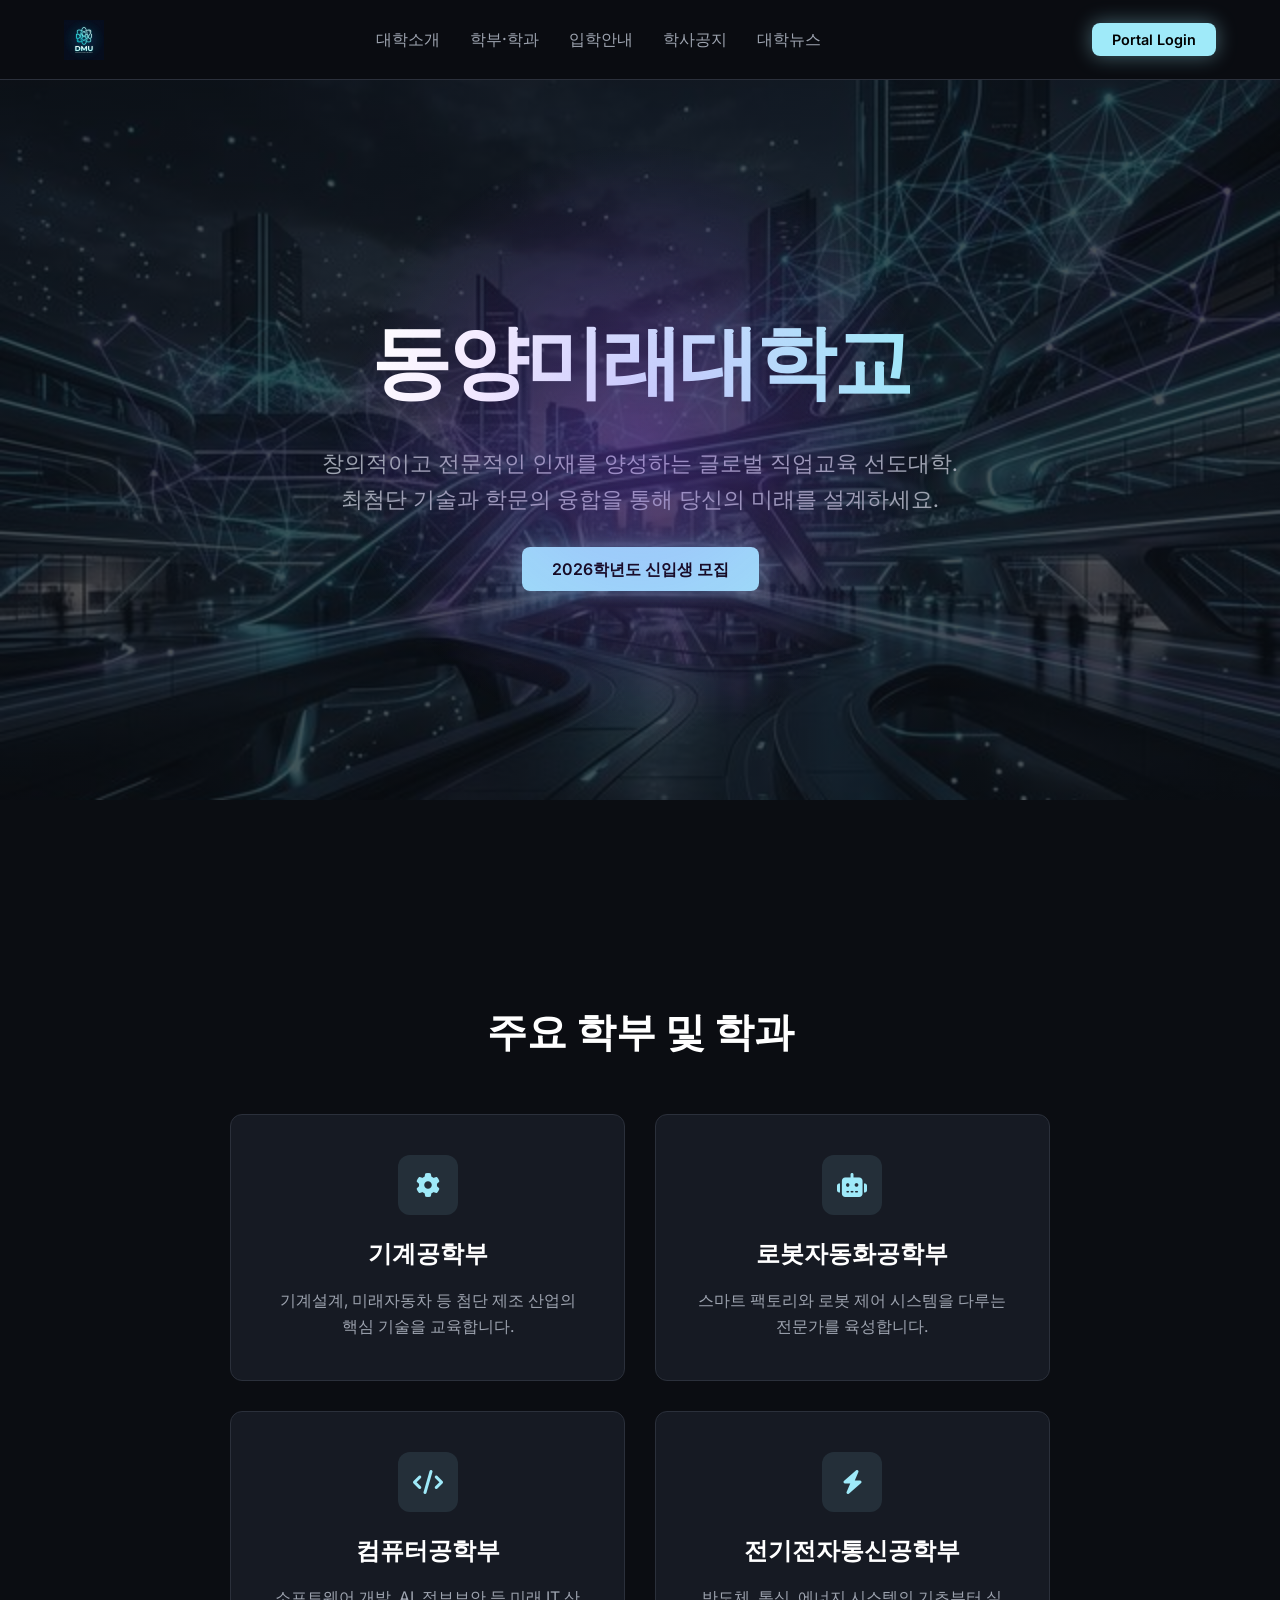
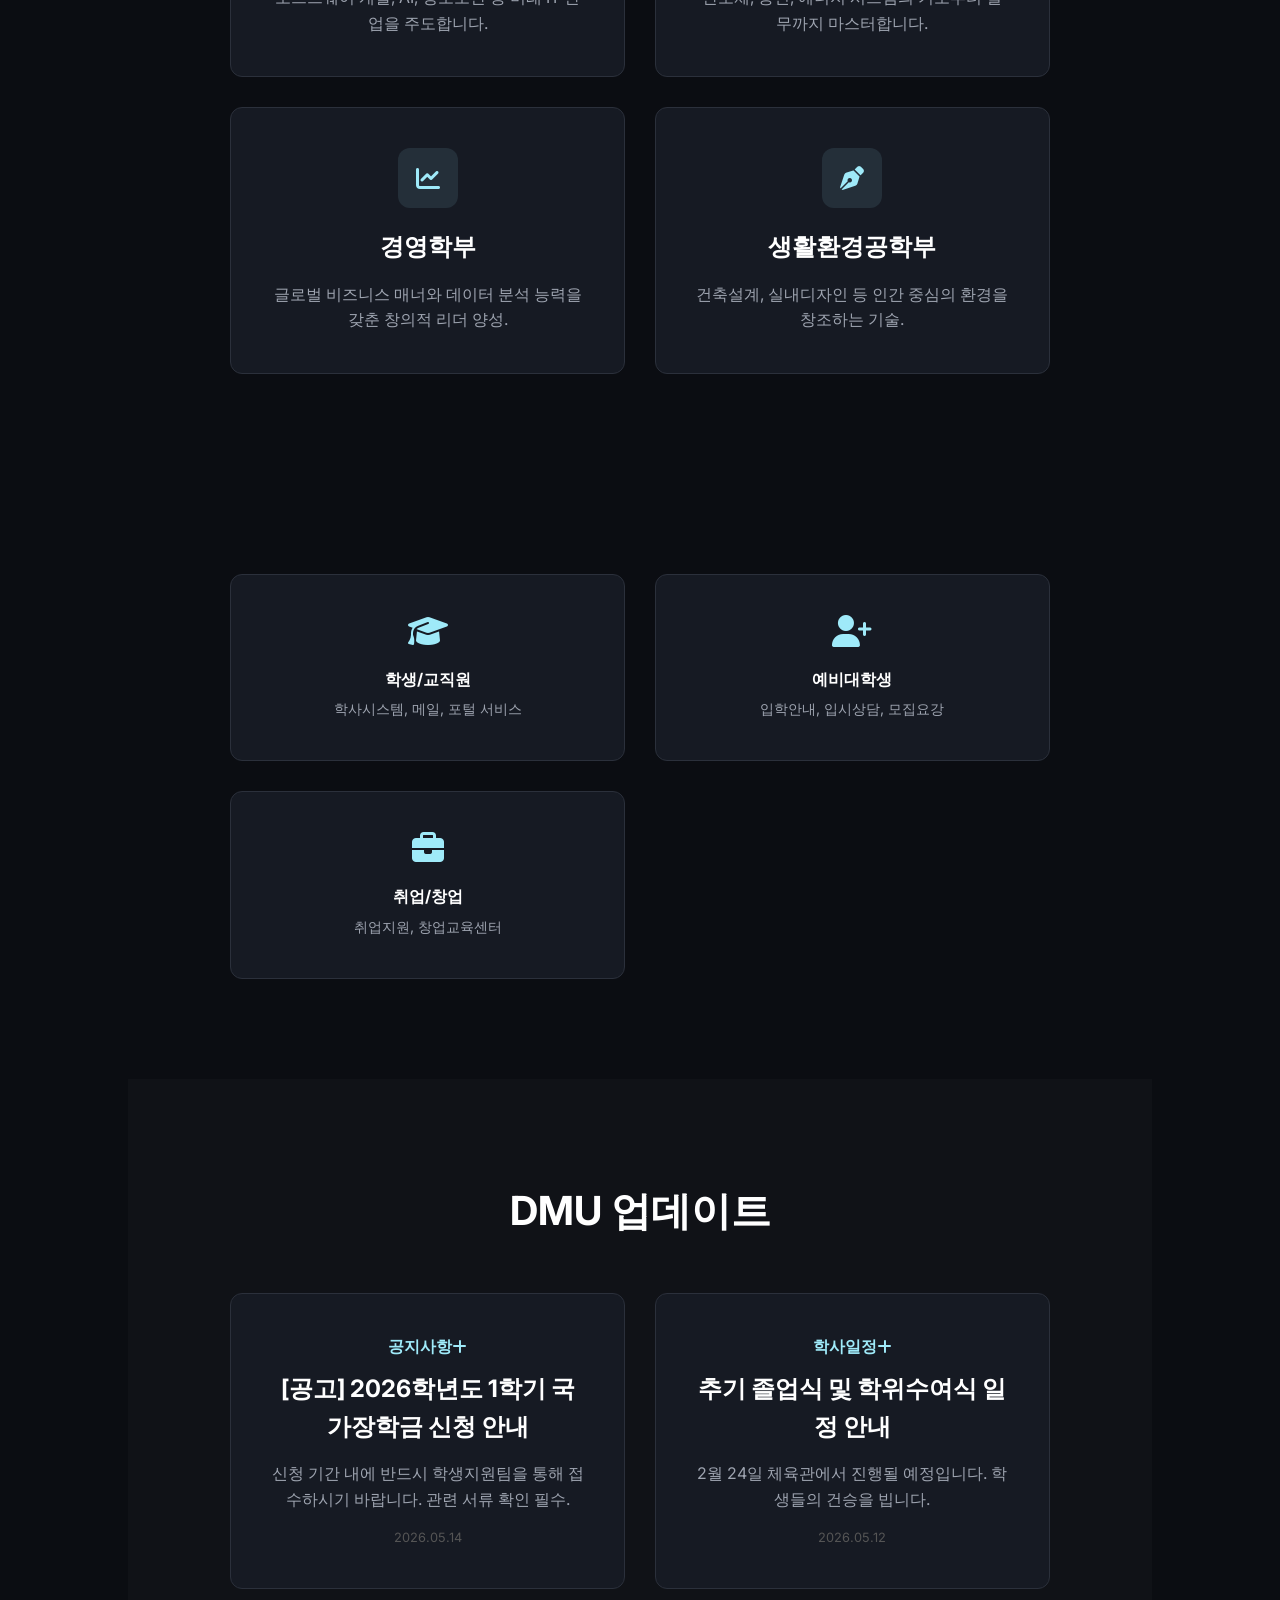
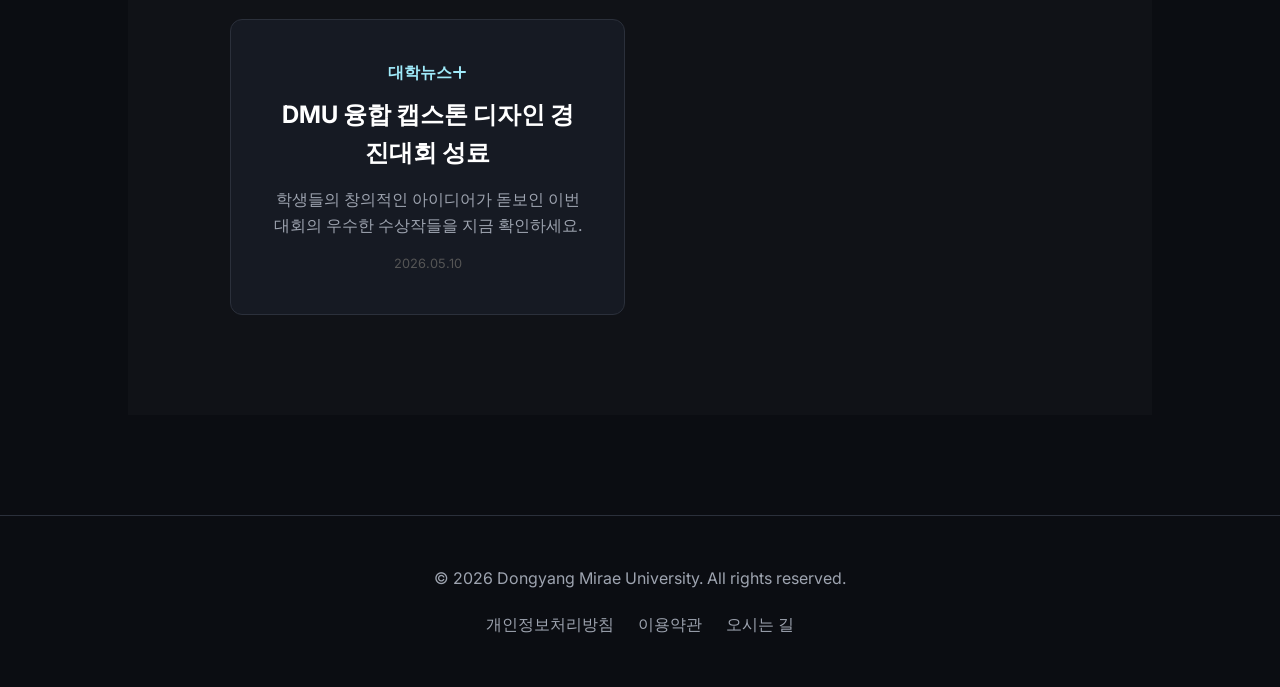
==== commit 3006f1ab: "Add files via upload" ====
--- a/index.html
+++ b/index.html
@@ -11,16 +11,16 @@
 <body>
 
     <header>
-        <a href="#" class="logo">
+        <a href="#home" class="logo">
             <img src="logo.png" alt="DMU Logo" style="height: 40px;">
         </a>
         <nav>
             <ul>
-                <li><a href="#">대학소개</a></li>
-                <li><a href="#">학부·학과</a></li>
-                <li><a href="#">입학안내</a></li>
-                <li><a href="#">학사공지</a></li>
-                <li><a href="#">대학뉴스</a></li>
+                <li><a href="#home">대학소개</a></li>
+                <li><a href="#departments">학부·학과</a></li>
+                <li><a href="#services">입학안내</a></li>
+                <li><a href="#news">학사공지</a></li>
+                <li><a href="#news">대학뉴스</a></li>
             </ul>
         </nav>
         <div class="header-right">
@@ -30,7 +30,7 @@
 
     <main>
         <!-- Hero Section -->
-        <section class="hero">
+        <section id="home" class="hero">
             <h1>동양미래대학교</h1>
             <p>창의적이고 전문적인 인재를 양성하는 글로벌 직업교육 선도대학. <br>최첨단 기술과 학문의 융합을 통해 당신의 미래를 설계하세요.</p>
             <div class="hero-btns">
@@ -40,6 +40,7 @@
 
         <!-- Stats Section (Like Electron's features) -->
         <section class="dept-grid">
+        <section id="departments" class="dept-grid">
             <h2 class="section-title">주요 학부 및 학과</h2>
             <div class="grid">
                 <div class="card">
@@ -103,7 +104,7 @@
         </section>
 
         <!-- News / Notices Section -->
-        <section class="news-section">
+        <section id="news" class="news-section">
             <h2 class="section-title">DMU 업데이트</h2>
             <div class="grid">
                 <div class="card">
--- a/style.css
+++ b/style.css
@@ -13,6 +13,10 @@
     --shadow-premium: 0 20px 40px rgba(0, 0, 0, 0.4);
 }
 
+html {
+    scroll-behavior: smooth;
+}
+
 @keyframes fadingUp {
     from { opacity: 0; transform: translateY(30px); }
     to { opacity: 1; transform: translateY(0); }
